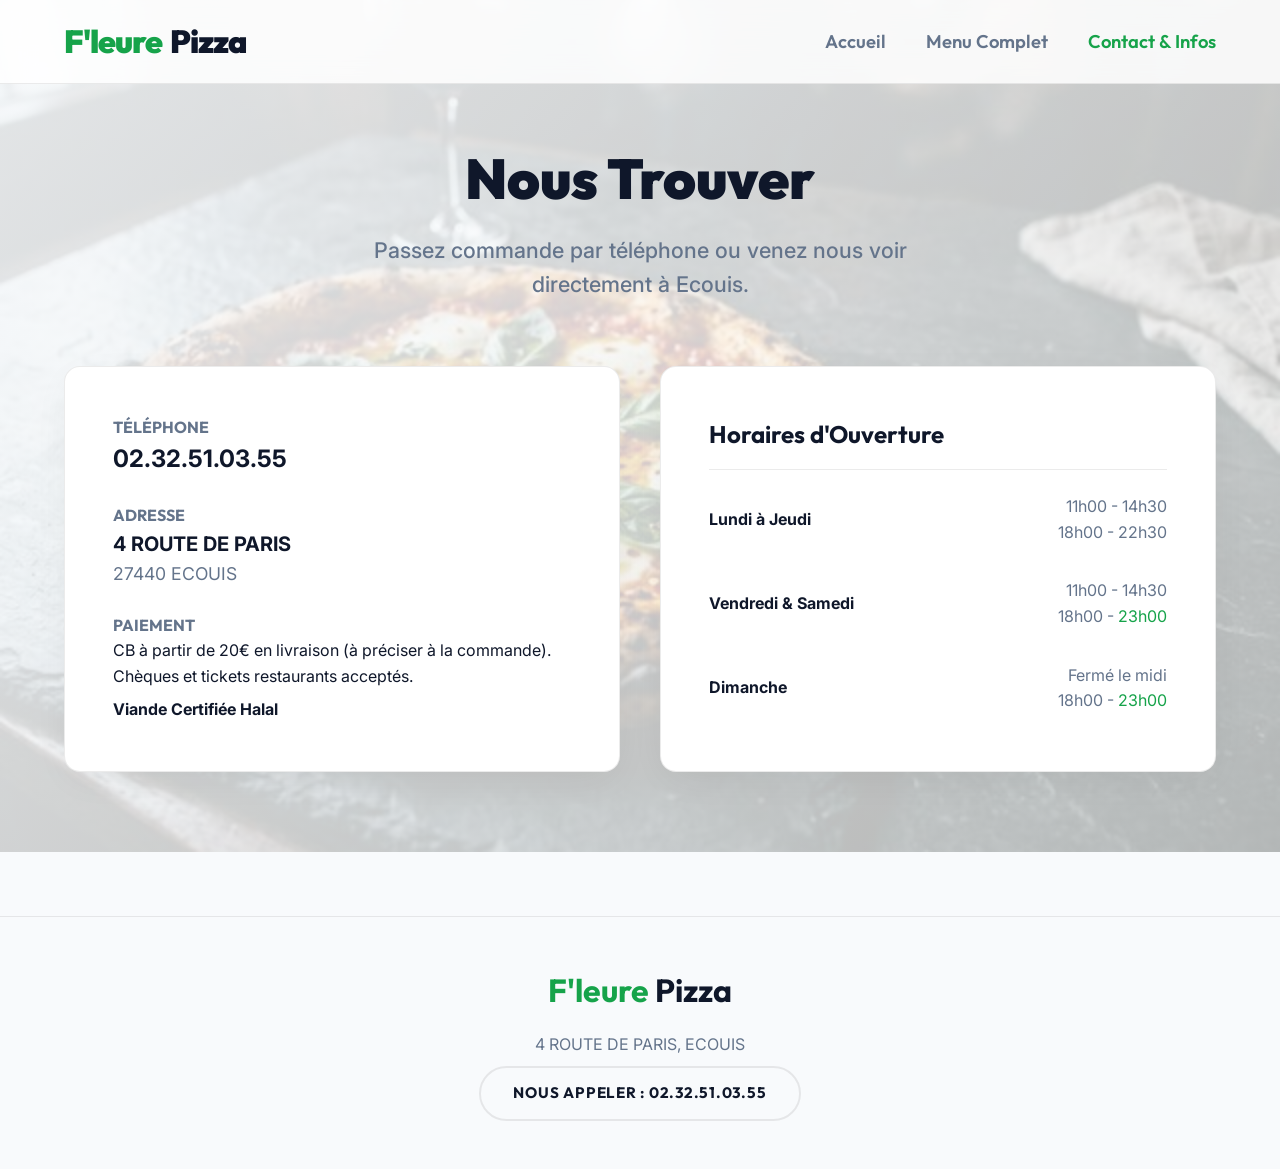
==== pages/contact.html @ c3d308a1 "Beta Finale Pro: Images, Theme Blanc et Vert, Menu Mobile" ====
<!DOCTYPE html>
<html lang="fr">
<head>
  <meta charset="UTF-8">
  <meta name="viewport" content="width=device-width, initial-scale=1.0">
  <title>Contact & Informations - F'leure Pizza</title>
  <link rel="stylesheet" href="../styles/main.css">
</head>
<body>

  <!-- Header Navigation -->
  <header class="navbar">
    <div class="container">
      <a href="../index.html" class="brand-logo">
        <span class="text-accent">F'leure</span> Pizza
      </a>
      <div class="mobile-toggle">
        <span></span><span></span><span></span>
      </div>
      <nav class="nav-links">
        <a href="../index.html" class="nav-link">Accueil</a>
        <a href="menu.html" class="nav-link">Menu Complet</a>
        <a href="contact.html" class="nav-link active">Contact & Infos</a>
      </nav>
    </div>
  </header>

  <div class="hero" style="min-height: 50vh; padding-top: 150px; align-items: flex-start;">
    <div class="container" style="width: 100%;">
      <div style="text-align: center; margin-bottom: 4rem;">
        <h1 class="hero-title" style="font-size: 3.5rem;">Nous Trouver</h1>
        <p class="hero-subtitle" style="margin: 0 auto;">Passez commande par téléphone ou venez nous voir directement à Ecouis.</p>
      </div>

      <div class="promos-grid" style="margin-top: 0;">
        
        <!-- Contact Card -->
        <div class="glass-card" style="display: flex; flex-direction: column; gap: 1.5rem;">
          <div>
            <h3 style="color: var(--text-muted); font-size: 1rem; text-transform: uppercase;">Téléphone</h3>
            <p style="font-size: 1.5rem; font-weight: bold; color: var(--accent-green);">02.32.51.03.55</p>
          </div>
          <div>
            <h3 style="color: var(--text-muted); font-size: 1rem; text-transform: uppercase;">Adresse</h3>
            <p style="font-size: 1.25rem; font-weight: bold;">4 ROUTE DE PARIS</p>
            <p style="font-size: 1.1rem; color: var(--text-muted);">27440 ECOUIS</p>
          </div>
          <div>
            <h3 style="color: var(--text-muted); font-size: 1rem; text-transform: uppercase;">Paiement</h3>
            <p>CB à partir de 20€ en livraison (à préciser à la commande).</p>
            <p>Chèques et tickets restaurants acceptés.</p>
            <p style="margin-top: 0.5rem; font-weight: bold; color: var(--accent-red);">Viande Certifiée Halal</p>
          </div>
        </div>

        <!-- Hours Card -->
        <div class="glass-card" style="display: flex; flex-direction: column; gap: 1.5rem;">
          <h3 style="font-size: 1.5rem; border-bottom: 1px solid var(--border-glass); padding-bottom: 1rem;">Horaires d'Ouverture</h3>
          
          <div style="display: flex; justify-content: space-between; align-items: center; border-bottom: 1px solid rgba(255,255,255,0.05); padding-bottom: 0.5rem;">
            <span style="font-weight: bold; color: var(--text-main);">Lundi à Jeudi</span>
            <span style="color: var(--text-muted); text-align: right;">11h00 - 14h30<br>18h00 - 22h30</span>
          </div>

          <div style="display: flex; justify-content: space-between; align-items: center; border-bottom: 1px solid rgba(255,255,255,0.05); padding-bottom: 0.5rem;">
            <span style="font-weight: bold; color: var(--text-main);">Vendredi & Samedi</span>
            <span style="color: var(--text-muted); text-align: right;">11h00 - 14h30<br>18h00 - <span class="text-accent">23h00</span></span>
          </div>

          <div style="display: flex; justify-content: space-between; align-items: center;">
            <span style="font-weight: bold; color: var(--text-main);">Dimanche</span>
            <span style="color: var(--text-muted); text-align: right;">Fermé le midi<br>18h00 - <span class="text-accent">23h00</span></span>
          </div>
        </div>

      </div>
    </div>
  </div>

  <!-- Footer -->
  <footer style="border-top: 1px solid var(--border-glass); padding: 3rem 0; margin-top: 4rem; text-align: center;">
    <div class="container">
      <h2 style="font-size: 2rem; margin-bottom: 1rem;"><span class="text-accent">F'leure</span> Pizza</h2>
      <p style="color: var(--text-muted); margin-bottom: 0.5rem;">4 ROUTE DE PARIS, ECOUIS</p>
      <a href="tel:0232510355" class="btn btn-outline">Nous appeler : 02.32.51.03.55</a>
    </div>
  </footer>

  <script src="../js/main.js"></script>
</body>
</html>
---- styles/main.css ----
@import url('https://fonts.googleapis.com/css2?family=Outfit:wght@400;600;800;900&family=Inter:wght@400;500;700&display=swap');

:root {
  --bg-dark: #f8fafc;
  --bg-card: #ffffff;
  --bg-glass: rgba(255, 255, 255, 0.85);
  --accent-primary: #16a34a; /* F'leure Green */
  --accent-primary-hover: #15803d;
  --accent-secondary: #0f172a; /* Dark text for contrast buttons */
  --text-main: #0f172a;
  --text-muted: #64748b;
  --font-heading: 'Outfit', sans-serif;
  --font-body: 'Inter', sans-serif;
  --border-glass: rgba(0, 0, 0, 0.08);
  --shadow-lg: 0 10px 40px -10px rgba(0, 0, 0, 0.08);
  --radius-lg: 16px;
  --transition: all 0.3s cubic-bezier(0.4, 0, 0.2, 1);
}

* {
  box-sizing: border-box;
  margin: 0;
  padding: 0;
}

body {
  font-family: var(--font-body);
  background-color: var(--bg-dark);
  color: var(--text-main);
  line-height: 1.6;
  -webkit-font-smoothing: antialiased;
  overflow-x: hidden;
}

h1, h2, h3, h4, .brand-logo {
  font-family: var(--font-heading);
}

a {
  text-decoration: none;
  color: inherit;
}

/* Utilities */
.container {
  max-width: 1200px;
  margin: 0 auto;
  padding: 0 1.5rem;
}

.text-accent { color: var(--accent-primary); }
.text-green { color: var(--accent-primary); }

/* Buttons */
.btn {
  display: inline-flex;
  align-items: center;
  justify-content: center;
  padding: 0.85rem 2rem;
  border-radius: 9999px;
  font-weight: 700;
  font-family: var(--font-heading);
  text-transform: uppercase;
  letter-spacing: 0.05em;
  transition: var(--transition);
  cursor: pointer;
  border: none;
  font-size: 0.95rem;
}

.btn-primary {
  background: var(--accent-primary);
  color: #ffffff;
  box-shadow: 0 4px 14px 0 rgba(22, 163, 74, 0.39);
}

.btn-primary:hover {
  background: var(--accent-primary-hover);
  transform: translateY(-2px);
  box-shadow: 0 6px 20px rgba(22, 163, 74, 0.23);
}

.btn-success {
  background: var(--accent-secondary);
  color: #ffffff;
}

.btn-success:hover {
  background: #000000;
  transform: translateY(-2px);
}

.btn-outline {
  background: transparent;
  color: var(--text-main);
  border: 2px solid var(--border-glass);
}
.btn-outline:hover {
  background: var(--bg-card);
  border-color: var(--accent-primary);
  color: var(--accent-primary);
}

/* Sticky Header Glassmorphism */
.navbar {
  position: fixed;
  top: 0;
  left: 0;
  right: 0;
  z-index: 1000;
  background: var(--bg-glass);
  backdrop-filter: blur(16px);
  -webkit-backdrop-filter: blur(16px);
  border-bottom: 1px solid var(--border-glass);
  padding: 1rem 0;
  transition: var(--transition);
}

.navbar .container {
  display: flex;
  justify-content: space-between;
  align-items: center;
}

.brand-logo {
  font-size: 2rem;
  font-weight: 900;
  letter-spacing: -1px;
  display: flex;
  align-items: center;
  gap: 0.5rem;
  color: var(--text-main);
}

.nav-links {
  display: flex;
  gap: 2.5rem;
  align-items: center;
}

.nav-link {
  font-weight: 600;
  color: var(--text-muted);
  transition: var(--transition);
  font-family: var(--font-heading);
  font-size: 1.15rem;
}

.nav-link:hover, .nav-link.active {
  color: var(--accent-primary);
}

/* Mobile Toggle */
.mobile-toggle {
  display: none;
  flex-direction: column;
  gap: 5px;
  cursor: pointer;
  z-index: 1001;
}

.mobile-toggle span {
  width: 25px;
  height: 3px;
  background: var(--text-main);
  transition: var(--transition);
  border-radius: 2px;
}

.mobile-toggle.active span:nth-child(1) {
  transform: translateY(8px) rotate(45deg);
}
.mobile-toggle.active span:nth-child(2) {
  opacity: 0;
}
.mobile-toggle.active span:nth-child(3) {
  transform: translateY(-8px) rotate(-45deg);
}

/* Hero Section */
.hero {
  min-height: 100vh;
  display: flex;
  align-items: center;
  position: relative;
  padding-top: 80px;
  overflow: hidden;
  background: linear-gradient(135deg, rgba(248,250,252,0.92) 0%, rgba(255,255,255,0.7) 100%), url('../assets/images/hero-bg.png') no-repeat center center/cover;
}

.hero::before {
  content: '';
  position: absolute;
  top: -50%;
  right: -20%;
  width: 100vw;
  height: 100vw;
  background: radial-gradient(circle, rgba(22,163,74,0.06) 0%, rgba(255,255,255,0) 60%);
  border-radius: 50%;
  z-index: -1;
}

.hero-content {
  max-width: 650px;
  animation: slideFadeUp 0.8s ease forwards;
}

.hero-title {
  font-size: 5rem;
  font-weight: 900;
  line-height: 1.05;
  margin-bottom: 1.5rem;
  color: var(--text-main);
}

.hero-subtitle {
  font-size: 1.35rem;
  color: var(--text-muted);
  margin-bottom: 2.5rem;
  max-width: 550px;
  font-weight: 500;
}

.hero-cta {
  display: flex;
  gap: 1.5rem;
  flex-wrap: wrap;
}

/* Glass Cards */
.glass-card {
  background: var(--bg-card);
  border: 1px solid var(--border-glass);
  border-radius: var(--radius-lg);
  padding: 3rem;
  box-shadow: var(--shadow-lg);
  transition: var(--transition);
}
.glass-card:hover {
  transform: translateY(-5px);
  border-color: rgba(22, 163, 74, 0.3);
  box-shadow: 0 20px 40px -10px rgba(22, 163, 74, 0.15);
}

/* Promos Section */
.promos-grid {
  display: grid;
  grid-template-columns: repeat(auto-fit, minmax(300px, 1fr));
  gap: 2.5rem;
  margin-top: 5rem;
  margin-bottom: 5rem;
}

.promo-badge {
  background: rgba(22, 163, 74, 0.1);
  color: var(--accent-primary);
  padding: 0.5rem 1.5rem;
  border-radius: 999px;
  font-weight: 800;
  font-size: 0.95rem;
  display: inline-block;
  margin-bottom: 1.5rem;
  letter-spacing: 1.5px;
}

/* Animations */
@keyframes slideFadeUp {
  from {
    opacity: 0;
    transform: translateY(30px);
  }
  to {
    opacity: 1;
    transform: translateY(0);
  }
}

/* Responsive */
@media(max-width: 768px) {
  .hero-title {
    font-size: 3.5rem;
  }
  .mobile-toggle {
    display: flex;
  }
  .nav-links {
    position: fixed;
    top: 0;
    left: -100%;
    width: 260px;
    height: 100vh;
    background: var(--bg-card);
    flex-direction: column;
    padding-top: 100px;
    box-shadow: 10px 0 20px rgba(0,0,0,0.05);
    transition: 0.4s ease;
    align-items: flex-start;
    padding-left: 2rem;
  }
  .nav-links.active {
    left: 0;
  }
}
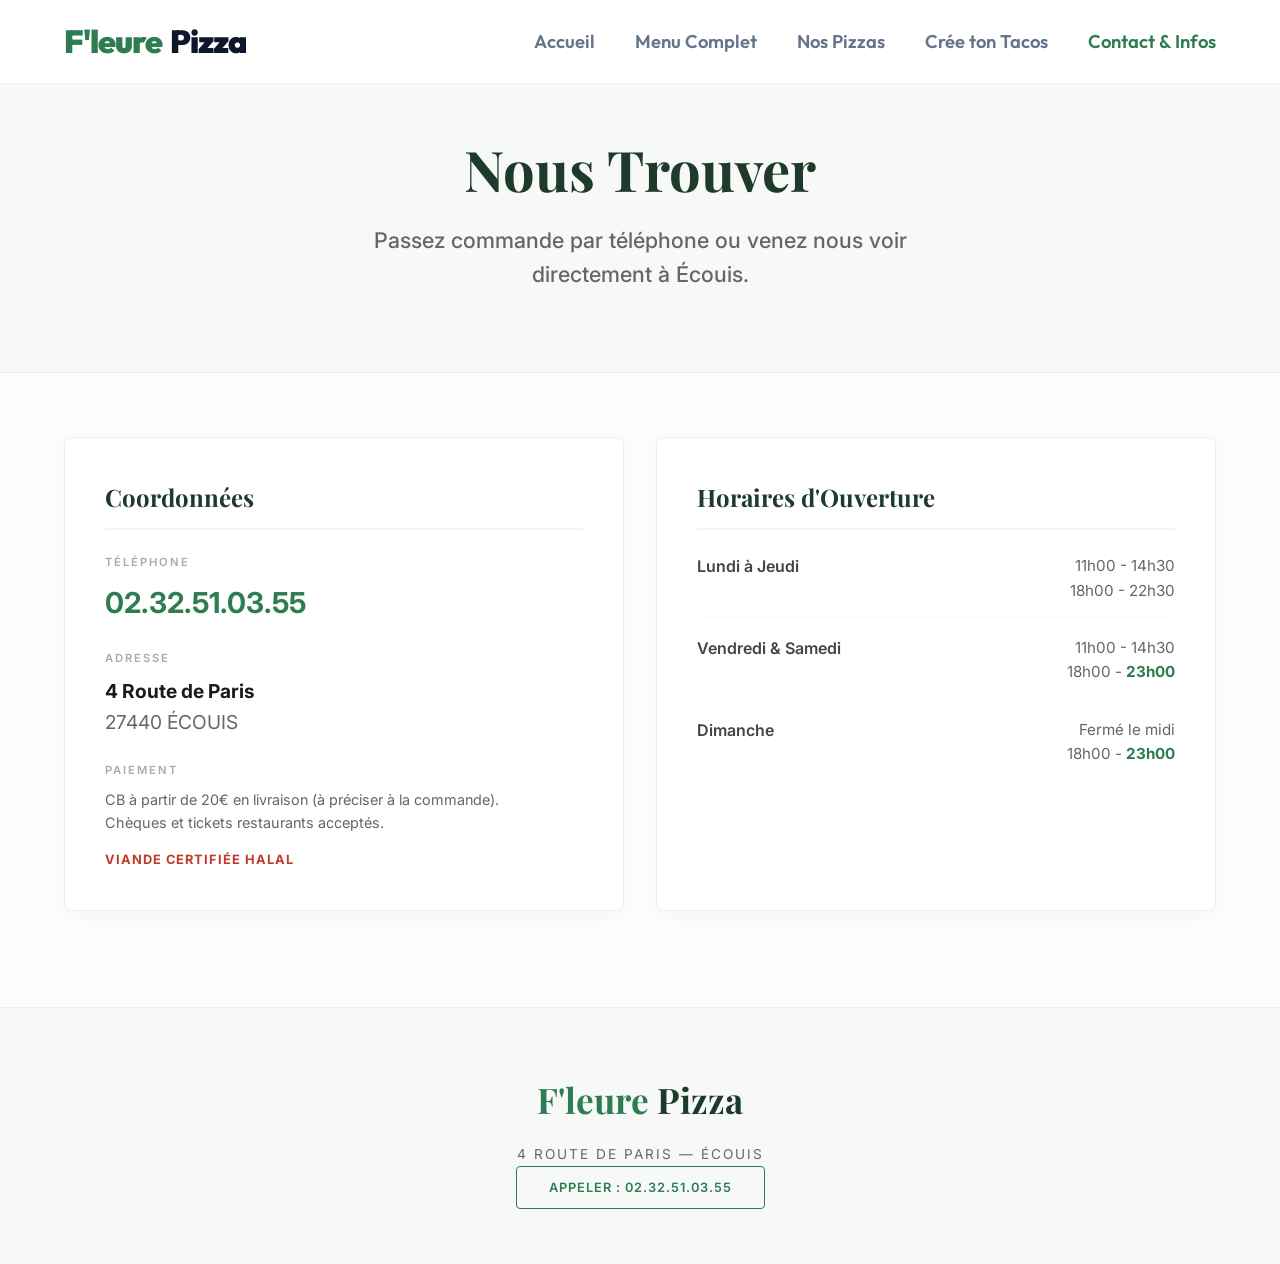
==== commit 81a0e775: "Finalized mobile button text and logic in tacos.html and unified green theme." ====
--- a/pages/contact.html
+++ b/pages/contact.html
@@ -3,16 +3,49 @@
 <head>
   <meta charset="UTF-8">
   <meta name="viewport" content="width=device-width, initial-scale=1.0">
-  <title>Contact & Informations - F'leure Pizza</title>
+  <title>Contact & Informations — F'leure Pizza</title>
   <link rel="stylesheet" href="../styles/main.css">
+  <link href="https://fonts.googleapis.com/css2?family=Playfair+Display:wght@700&family=Inter:wght@300;400;500;600;700&display=swap" rel="stylesheet">
+  <style>
+    body { font-family: 'Inter', sans-serif; background: #fdfdfb; color: #1a1a1a; }
+    
+    /* Navbar Theme Sync */
+    .navbar { background: rgba(255,255,255,0.95) !important; border-bottom: 1px solid rgba(0,0,0,0.06) !important; }
+    .nav-link:hover, .nav-link.active { color: #2e7d52 !important; }
+    .brand-logo .text-accent { color: #2e7d52 !important; }
+
+    .contact-header {
+      padding: 140px 0 80px;
+      text-align: center;
+      background: #f7f9f8;
+      border-bottom: 1px solid #e8ece9;
+      margin-bottom: 4rem;
+    }
+    .hero-title { font-family: 'Playfair Display', serif; font-size: 3.5rem; font-weight: 700; color: #1e3a2a; }
+    .hero-subtitle { margin: 0 auto; color: #666; max-width: 600px; }
+
+    .glass-card {
+      background: #fff;
+      border: 1px solid #eee;
+      border-radius: 8px;
+      padding: 2.5rem;
+      box-shadow: 0 4px 20px rgba(0,0,0,0.04);
+      height: 100%;
+    }
+    .card-title { font-family: 'Playfair Display', serif; font-size: 1.5rem; color: #1e3a2a; margin-bottom: 1.5rem; border-bottom: 2px solid #f0f7f3; padding-bottom: 0.75rem; }
+    
+    .contact-label { font-size: 0.7rem; letter-spacing: 2px; text-transform: uppercase; color: #aaa; margin-bottom: 0.5rem; font-weight: 600; }
+    .contact-value { font-size: 1.2rem; font-weight: 700; color: #1a1a1a; margin-bottom: 1.5rem; }
+    .contact-value.accent { color: #2e7d52; font-size: 1.8rem; }
+  </style>
 </head>
 <body>
 
   <!-- Header Navigation -->
   <header class="navbar">
-    <div class="container">
+    <div class="container" style="display: flex; justify-content: space-between; align-items: center;">
       <a href="../index.html" class="brand-logo">
-        <span class="text-accent">F'leure</span> Pizza
+        <span class="text-accent" style="color:#2e7d52;">F'leure</span> Pizza
       </a>
       <div class="mobile-toggle">
         <span></span><span></span><span></span>
@@ -20,69 +53,68 @@
       <nav class="nav-links">
         <a href="../index.html" class="nav-link">Accueil</a>
         <a href="menu.html" class="nav-link">Menu Complet</a>
+        <a href="pizza.html" class="nav-link">Nos Pizzas</a>
+        <a href="tacos.html" class="nav-link">Crée ton Tacos</a>
         <a href="contact.html" class="nav-link active">Contact & Infos</a>
       </nav>
     </div>
   </header>
 
-  <div class="hero" style="min-height: 50vh; padding-top: 150px; align-items: flex-start;">
-    <div class="container" style="width: 100%;">
-      <div style="text-align: center; margin-bottom: 4rem;">
-        <h1 class="hero-title" style="font-size: 3.5rem;">Nous Trouver</h1>
-        <p class="hero-subtitle" style="margin: 0 auto;">Passez commande par téléphone ou venez nous voir directement à Ecouis.</p>
-      </div>
-
-      <div class="promos-grid" style="margin-top: 0;">
-        
-        <!-- Contact Card -->
-        <div class="glass-card" style="display: flex; flex-direction: column; gap: 1.5rem;">
-          <div>
-            <h3 style="color: var(--text-muted); font-size: 1rem; text-transform: uppercase;">Téléphone</h3>
-            <p style="font-size: 1.5rem; font-weight: bold; color: var(--accent-green);">02.32.51.03.55</p>
-          </div>
-          <div>
-            <h3 style="color: var(--text-muted); font-size: 1rem; text-transform: uppercase;">Adresse</h3>
-            <p style="font-size: 1.25rem; font-weight: bold;">4 ROUTE DE PARIS</p>
-            <p style="font-size: 1.1rem; color: var(--text-muted);">27440 ECOUIS</p>
-          </div>
-          <div>
-            <h3 style="color: var(--text-muted); font-size: 1rem; text-transform: uppercase;">Paiement</h3>
-            <p>CB à partir de 20€ en livraison (à préciser à la commande).</p>
-            <p>Chèques et tickets restaurants acceptés.</p>
-            <p style="margin-top: 0.5rem; font-weight: bold; color: var(--accent-red);">Viande Certifiée Halal</p>
-          </div>
-        </div>
-
-        <!-- Hours Card -->
-        <div class="glass-card" style="display: flex; flex-direction: column; gap: 1.5rem;">
-          <h3 style="font-size: 1.5rem; border-bottom: 1px solid var(--border-glass); padding-bottom: 1rem;">Horaires d'Ouverture</h3>
-          
-          <div style="display: flex; justify-content: space-between; align-items: center; border-bottom: 1px solid rgba(255,255,255,0.05); padding-bottom: 0.5rem;">
-            <span style="font-weight: bold; color: var(--text-main);">Lundi à Jeudi</span>
-            <span style="color: var(--text-muted); text-align: right;">11h00 - 14h30<br>18h00 - 22h30</span>
-          </div>
-
-          <div style="display: flex; justify-content: space-between; align-items: center; border-bottom: 1px solid rgba(255,255,255,0.05); padding-bottom: 0.5rem;">
-            <span style="font-weight: bold; color: var(--text-main);">Vendredi & Samedi</span>
-            <span style="color: var(--text-muted); text-align: right;">11h00 - 14h30<br>18h00 - <span class="text-accent">23h00</span></span>
-          </div>
-
-          <div style="display: flex; justify-content: space-between; align-items: center;">
-            <span style="font-weight: bold; color: var(--text-main);">Dimanche</span>
-            <span style="color: var(--text-muted); text-align: right;">Fermé le midi<br>18h00 - <span class="text-accent">23h00</span></span>
-          </div>
-        </div>
-
-      </div>
+  <div class="contact-header">
+    <div class="container">
+      <h1 class="hero-title">Nous Trouver</h1>
+      <p class="hero-subtitle">Passez commande par téléphone ou venez nous voir directement à Écouis.</p>
     </div>
   </div>
 
-  <!-- Footer -->
-  <footer style="border-top: 1px solid var(--border-glass); padding: 3rem 0; margin-top: 4rem; text-align: center;">
+  <div class="container" style="margin-bottom: 6rem;">
+    <div style="display: grid; grid-template-columns: repeat(auto-fit, minmax(300px, 1fr)); gap: 2rem;">
+      
+      <!-- Contact Card -->
+      <div class="glass-card">
+        <h3 class="card-title">Coordonnées</h3>
+        <div class="contact-label">Téléphone</div>
+        <div class="contact-value accent">02.32.51.03.55</div>
+        
+        <div class="contact-label">Adresse</div>
+        <div class="contact-value">4 Route de Paris<br><span style="font-weight:400; color:#666;">27440 ÉCOUIS</span></div>
+        
+        <div class="contact-label">Paiement</div>
+        <p style="font-size: 0.9rem; color:#666; line-height:1.6;">
+          CB à partir de 20€ en livraison (à préciser à la commande).<br>
+          Chèques et tickets restaurants acceptés.
+        </p>
+        <p style="margin-top: 1rem; font-weight: 700; color: #c0392b; text-transform:uppercase; font-size:0.8rem; letter-spacing:1px;">Viande Certifiée Halal</p>
+      </div>
+
+      <!-- Hours Card -->
+      <div class="glass-card">
+        <h3 class="card-title">Horaires d'Ouverture</h3>
+        
+        <div style="display: flex; justify-content: space-between; margin-bottom: 1.2rem; border-bottom: 1px solid #f9f9f9; padding-bottom: 0.8rem;">
+          <span style="font-weight: 600; color: #444;">Lundi à Jeudi</span>
+          <span style="color: #666; text-align: right; font-size:0.95rem;">11h00 - 14h30<br>18h00 - 22h30</span>
+        </div>
+
+        <div style="display: flex; justify-content: space-between; margin-bottom: 1.2rem; border-bottom: 1px solid #f9f9f9; padding-bottom: 0.8rem;">
+          <span style="font-weight: 600; color: #444;">Vendredi & Samedi</span>
+          <span style="color: #666; text-align: right; font-size:0.95rem;">11h00 - 14h30<br>18h00 - <span style="color:#2e7d52; font-weight:700;">23h00</span></span>
+        </div>
+
+        <div style="display: flex; justify-content: space-between;">
+          <span style="font-weight: 600; color: #444;">Dimanche</span>
+          <span style="color: #666; text-align: right; font-size:0.95rem;">Fermé le midi<br>18h00 - <span style="color:#2e7d52; font-weight:700;">23h00</span></span>
+        </div>
+      </div>
+
+    </div>
+  </div>
+
+  <footer style="border-top: 1px solid #eee; padding: 4rem 1.5rem; text-align: center; background:#f7f9f8;">
     <div class="container">
-      <h2 style="font-size: 2rem; margin-bottom: 1rem;"><span class="text-accent">F'leure</span> Pizza</h2>
-      <p style="color: var(--text-muted); margin-bottom: 0.5rem;">4 ROUTE DE PARIS, ECOUIS</p>
-      <a href="tel:0232510355" class="btn btn-outline">Nous appeler : 02.32.51.03.55</a>
+      <h2 style="font-family:'Playfair Display', serif; font-size: 2.2rem; color:#1e3a2a; margin-bottom: 1rem;"><span style="color:#2e7d52;">F'leure</span> Pizza</h2>
+      <p style="color: #666; font-size: 0.85rem; letter-spacing:2px; text-transform:uppercase; margin-bottom: 0.5rem;">4 Route de Paris — Écouis</p>
+      <a href="tel:0232510355" class="hp-btn hp-btn-ghost" style="border:1px solid #2e7d52; color:#2e7d52; padding:0.8rem 2rem; text-decoration:none; border-radius:4px; font-weight:600; text-transform:uppercase; font-size:0.8rem; letter-spacing:1px;">Appeler : 02.32.51.03.55</a>
     </div>
   </footer>
 
